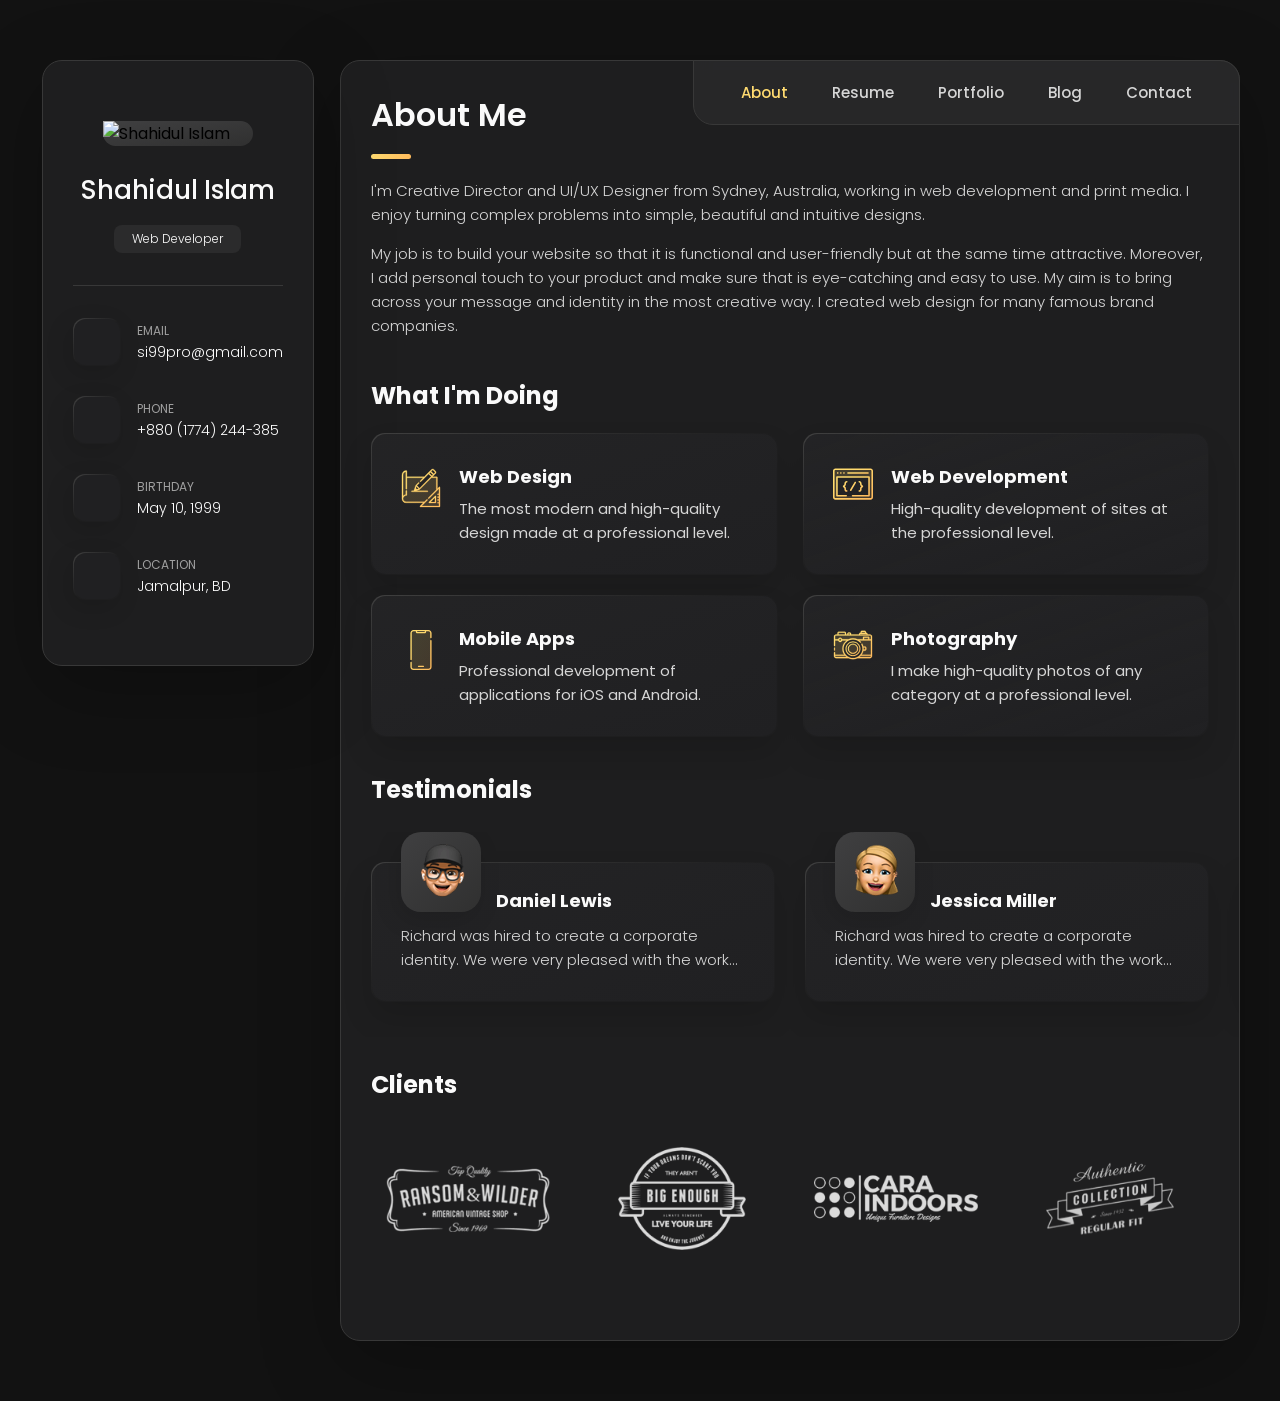
==== index.html @ 38760393 "Update index.html" ====
<!DOCTYPE html>
<html lang="en">

<head>
  <meta charset="UTF-8">
  <meta http-equiv="X-UA-Compatible" content="IE=edge">
  <meta name="viewport" content="width=device-width, initial-scale=1.0">
  <meta name="p:domain_verify" content="7091a7c7b1102ff6609f6f7cd9cd1ad7"/>
  <title>Shahidul Islam's Portfolio</title>

  <!--
    - favicon
  -->
  <link rel="shortcut icon" href="./assets/images/logo.png" type="image/x-icon">

  <!--
    - custom css link
  -->
  <link rel="stylesheet" href="./assets/css/style.css">

  <!--
    - google font link
  -->
  <link rel="preconnect" href="https://fonts.googleapis.com">
  <link rel="preconnect" href="https://fonts.gstatic.com" crossorigin>
  <link href="https://fonts.googleapis.com/css2?family=Poppins:wght@300;400;500;600&display=swap" rel="stylesheet">
</head>

<body>

  <!--
    - #MAIN
  -->

  <main>

    <!--
      - #SIDEBAR
    -->

    <aside class="sidebar" data-sidebar>

      <div class="sidebar-info">

        <figure class="avatar-box">
          <img src="./assets/images/my-avatar.png" alt="Shahidul Islam" width="80">
        </figure>

        <div class="info-content">
          <h1 class="name" title="Richard hanrick">Shahidul Islam</h1>

          <p class="title">Web Developer</p>
        </div>

        <button class="info_more-btn" data-sidebar-btn>
          <span>Show Contacts</span>

          <ion-icon name="chevron-down"></ion-icon>
        </button>

      </div>

      <div class="sidebar-info_more">

        <div class="separator"></div>

        <ul class="contacts-list">

          <li class="contact-item">

            <div class="icon-box">
              <ion-icon name="mail-outline"></ion-icon>
            </div>

            <div class="contact-info">
              <p class="contact-title">Email</p>

              <a href="mailto:si99pro@gmail.com" class="contact-link">si99pro@gmail.com</a>
            </div>

          </li>

          <li class="contact-item">

            <div class="icon-box">
              <ion-icon name="phone-portrait-outline"></ion-icon>
            </div>

            <div class="contact-info">
              <p class="contact-title">Phone</p>

              <a href="tel:+8801774244385" class="contact-link">+880 (1774) 244-385</a>
            </div>

          </li>

          <li class="contact-item">

            <div class="icon-box">
              <ion-icon name="calendar-outline"></ion-icon>
            </div>

            <div class="contact-info">
              <p class="contact-title">Birthday</p>

              <time datetime="1982-06-23">May 10, 1999</time>
            </div>

          </li>

          <li class="contact-item">

            <div class="icon-box">
              <ion-icon name="location-outline"></ion-icon>
            </div>

            <div class="contact-info">
              <p class="contact-title">Location</p>

              <address>Jamalpur, BD</address>
            </div>

          </li>

        </ul>

        <div class="separator"></div>

        <ul class="social-list">

          <li class="social-item">
            <a href="#" class="social-link">
              <ion-icon name="logo-facebook"></ion-icon>
            </a>
          </li>

          <li class="social-item">
            <a href="#" class="social-link">
              <ion-icon name="logo-twitter"></ion-icon>
            </a>
          </li>

          <li class="social-item">
            <a href="#" class="social-link">
              <ion-icon name="logo-instagram"></ion-icon>
            </a>
          </li>

        </ul>

      </div>

    </aside>





    <!--
      - #main-content
    -->

    <div class="main-content">

      <!--
        - #NAVBAR
      -->

      <nav class="navbar">

        <ul class="navbar-list">

          <li class="navbar-item">
            <button class="navbar-link  active" data-nav-link>About</button>
          </li>

          <li class="navbar-item">
            <button class="navbar-link" data-nav-link>Resume</button>
          </li>

          <li class="navbar-item">
            <button class="navbar-link" data-nav-link>Portfolio</button>
          </li>

          <li class="navbar-item">
            <button class="navbar-link" data-nav-link>Blog</button>
          </li>

          <li class="navbar-item">
            <button class="navbar-link" data-nav-link>Contact</button>
          </li>

        </ul>

      </nav>





      <!--
        - #ABOUT
      -->

      <article class="about  active" data-page="about">

        <header>
          <h2 class="h2 article-title">About me</h2>
        </header>

        <section class="about-text">
          <p>
            I'm Creative Director and UI/UX Designer from Sydney, Australia, working in web development and print media.
            I enjoy
            turning complex problems into simple, beautiful and intuitive designs.
          </p>

          <p>
            My job is to build your website so that it is functional and user-friendly but at the same time attractive.
            Moreover, I
            add personal touch to your product and make sure that is eye-catching and easy to use. My aim is to bring
            across your
            message and identity in the most creative way. I created web design for many famous brand companies.
          </p>
        </section>


        <!--
          - service
        -->

        <section class="service">

          <h3 class="h3 service-title">What i'm doing</h3>

          <ul class="service-list">

            <li class="service-item">

              <div class="service-icon-box">
                <img src="./assets/images/icon-design.svg
                " alt="design icon" width="40">
              </div>

              <div class="service-content-box">
                <h4 class="h4 service-item-title">Web design</h4>

                <p class="service-item-text">
                  The most modern and high-quality design made at a professional level.
                </p>
              </div>

            </li>

            <li class="service-item">

              <div class="service-icon-box">
                <img src="./assets/images/icon-dev.svg" alt="Web development icon" width="40">
              </div>

              <div class="service-content-box">
                <h4 class="h4 service-item-title">Web development</h4>

                <p class="service-item-text">
                  High-quality development of sites at the professional level.
                </p>
              </div>

            </li>

            <li class="service-item">

              <div class="service-icon-box">
                <img src="./assets/images/icon-app.svg" alt="mobile app icon" width="40">
              </div>

              <div class="service-content-box">
                <h4 class="h4 service-item-title">Mobile apps</h4>

                <p class="service-item-text">
                  Professional development of applications for iOS and Android.
                </p>
              </div>

            </li>

            <li class="service-item">

              <div class="service-icon-box">
                <img src="./assets/images/icon-photo.svg" alt="camera icon" width="40">
              </div>

              <div class="service-content-box">
                <h4 class="h4 service-item-title">Photography</h4>

                <p class="service-item-text">
                  I make high-quality photos of any category at a professional level.
                </p>
              </div>

            </li>

          </ul>

        </section>


        <!--
          - testimonials
        -->

        <section class="testimonials">

          <h3 class="h3 testimonials-title">Testimonials</h3>

          <ul class="testimonials-list has-scrollbar">

            <li class="testimonials-item">
              <div class="content-card" data-testimonials-item>

                <figure class="testimonials-avatar-box">
                  <img src="./assets/images/avatar-1.png" alt="Daniel lewis" width="60" data-testimonials-avatar>
                </figure>

                <h4 class="h4 testimonials-item-title" data-testimonials-title>Daniel lewis</h4>

                <div class="testimonials-text" data-testimonials-text>
                  <p>
                    Richard was hired to create a corporate identity. We were very pleased with the work done. She has a
                    lot of experience
                    and is very concerned about the needs of client. Lorem ipsum dolor sit amet, ullamcous cididt
                    consectetur adipiscing
                    elit, seds do et eiusmod tempor incididunt ut laborels dolore magnarels alia.
                  </p>
                </div>

              </div>
            </li>

            <li class="testimonials-item">
              <div class="content-card" data-testimonials-item>

                <figure class="testimonials-avatar-box">
                  <img src="./assets/images/avatar-2.png" alt="Jessica miller" width="60" data-testimonials-avatar>
                </figure>

                <h4 class="h4 testimonials-item-title" data-testimonials-title>Jessica miller</h4>

                <div class="testimonials-text" data-testimonials-text>
                  <p>
                    Richard was hired to create a corporate identity. We were very pleased with the work done. She has a
                    lot of experience
                    and is very concerned about the needs of client. Lorem ipsum dolor sit amet, ullamcous cididt
                    consectetur adipiscing
                    elit, seds do et eiusmod tempor incididunt ut laborels dolore magnarels alia.
                  </p>
                </div>

              </div>
            </li>

            <li class="testimonials-item">
              <div class="content-card" data-testimonials-item>

                <figure class="testimonials-avatar-box">
                  <img src="./assets/images/avatar-3.png" alt="Emily evans" width="60" data-testimonials-avatar>
                </figure>

                <h4 class="h4 testimonials-item-title" data-testimonials-title>Emily evans</h4>

                <div class="testimonials-text" data-testimonials-text>
                  <p>
                    Richard was hired to create a corporate identity. We were very pleased with the work done. She has a
                    lot of experience
                    and is very concerned about the needs of client. Lorem ipsum dolor sit amet, ullamcous cididt
                    consectetur adipiscing
                    elit, seds do et eiusmod tempor incididunt ut laborels dolore magnarels alia.
                  </p>
                </div>

              </div>
            </li>

            <li class="testimonials-item">
              <div class="content-card" data-testimonials-item>

                <figure class="testimonials-avatar-box">
                  <img src="./assets/images/avatar-4.png" alt="Henry william" width="60" data-testimonials-avatar>
                </figure>

                <h4 class="h4 testimonials-item-title" data-testimonials-title>Henry william</h4>

                <div class="testimonials-text" data-testimonials-text>
                  <p>
                    Richard was hired to create a corporate identity. We were very pleased with the work done. She has a
                    lot of experience
                    and is very concerned about the needs of client. Lorem ipsum dolor sit amet, ullamcous cididt
                    consectetur adipiscing
                    elit, seds do et eiusmod tempor incididunt ut laborels dolore magnarels alia.
                  </p>
                </div>

              </div>
            </li>

          </ul>

        </section>


        <!--
          - testimonials modal
        -->

        <div class="modal-container" data-modal-container>

          <div class="overlay" data-overlay></div>

          <section class="testimonials-modal">

            <button class="modal-close-btn" data-modal-close-btn>
              <ion-icon name="close-outline"></ion-icon>
            </button>

            <div class="modal-img-wrapper">
              <figure class="modal-avatar-box">
                <img src="./assets/images/avatar-1.png" alt="Daniel lewis" width="80" data-modal-img>
              </figure>

              <img src="./assets/images/icon-quote.svg" alt="quote icon">
            </div>

            <div class="modal-content">

              <h4 class="h3 modal-title" data-modal-title>Daniel lewis</h4>

              <time datetime="2021-06-14">14 June, 2021</time>

              <div data-modal-text>
                <p>
                  Richard was hired to create a corporate identity. We were very pleased with the work done. She has a
                  lot of experience
                  and is very concerned about the needs of client. Lorem ipsum dolor sit amet, ullamcous cididt
                  consectetur adipiscing
                  elit, seds do et eiusmod tempor incididunt ut laborels dolore magnarels alia.
                </p>
              </div>

            </div>

          </section>

        </div>


        <!--
          - clients
        -->

        <section class="clients">

          <h3 class="h3 clients-title">Clients</h3>

          <ul class="clients-list has-scrollbar">

            <li class="clients-item">
              <a href="#">
                <img src="./assets/images/logo-1-color.png" alt="client logo">
              </a>
            </li>

            <li class="clients-item">
              <a href="#">
                <img src="./assets/images/logo-2-color.png" alt="client logo">
              </a>
            </li>

            <li class="clients-item">
              <a href="#">
                <img src="./assets/images/logo-3-color.png" alt="client logo">
              </a>
            </li>

            <li class="clients-item">
              <a href="#">
                <img src="./assets/images/logo-4-color.png" alt="client logo">
              </a>
            </li>

            <li class="clients-item">
              <a href="#">
                <img src="./assets/images/logo-5-color.png" alt="client logo">
              </a>
            </li>

            <li class="clients-item">
              <a href="#">
                <img src="./assets/images/logo-6-color.png" alt="client logo">
              </a>
            </li>

          </ul>

        </section>

      </article>





      <!--
        - #RESUME
      -->

      <article class="resume" data-page="resume">

        <header>
          <h2 class="h2 article-title">Resume</h2>
        </header>

        <section class="timeline">

          <div class="title-wrapper">
            <div class="icon-box">
              <ion-icon name="book-outline"></ion-icon>
            </div>

            <h3 class="h3">Education</h3>
          </div>

          <ol class="timeline-list">

            <li class="timeline-item">

              <h4 class="h4 timeline-item-title">University school of the arts</h4>

              <span>2007 — 2008</span>

              <p class="timeline-text">
                Nemo enims ipsam voluptatem, blanditiis praesentium voluptum delenit atque corrupti, quos dolores et
                quas molestias
                exceptur.
              </p>

            </li>

            <li class="timeline-item">

              <h4 class="h4 timeline-item-title">New york academy of art</h4>

              <span>2006 — 2007</span>

              <p class="timeline-text">
                Ratione voluptatem sequi nesciunt, facere quisquams facere menda ossimus, omnis voluptas assumenda est
                omnis..
              </p>

            </li>

            <li class="timeline-item">

              <h4 class="h4 timeline-item-title">High school of art and design</h4>

              <span>2002 — 2004</span>

              <p class="timeline-text">
                Duis aute irure dolor in reprehenderit in voluptate, quila voluptas mag odit aut fugit, sed consequuntur
                magni dolores
                eos.
              </p>

            </li>

          </ol>

        </section>

        <section class="timeline">

          <div class="title-wrapper">
            <div class="icon-box">
              <ion-icon name="book-outline"></ion-icon>
            </div>

            <h3 class="h3">Experience</h3>
          </div>

          <ol class="timeline-list">

            <li class="timeline-item">

              <h4 class="h4 timeline-item-title">Creative director</h4>

              <span>2015 — Present</span>

              <p class="timeline-text">
                Nemo enim ipsam voluptatem blanditiis praesentium voluptum delenit atque corrupti, quos dolores et qvuas
                molestias
                exceptur.
              </p>

            </li>

            <li class="timeline-item">

              <h4 class="h4 timeline-item-title">Art director</h4>

              <span>2013 — 2015</span>

              <p class="timeline-text">
                Nemo enims ipsam voluptatem, blanditiis praesentium voluptum delenit atque corrupti, quos dolores et
                quas molestias
                exceptur.
              </p>

            </li>

            <li class="timeline-item">

              <h4 class="h4 timeline-item-title">Web designer</h4>

              <span>2010 — 2013</span>

              <p class="timeline-text">
                Nemo enims ipsam voluptatem, blanditiis praesentium voluptum delenit atque corrupti, quos dolores et
                quas molestias
                exceptur.
              </p>

            </li>

          </ol>

        </section>

        <section class="skill">

          <h3 class="h3 skills-title">My skills</h3>

          <ul class="skills-list content-card">

            <li class="skills-item">

              <div class="title-wrapper">
                <h5 class="h5">Web design</h5>
                <data value="80">80%</data>
              </div>

              <div class="skill-progress-bg">
                <div class="skill-progress-fill" style="width: 80%;"></div>
              </div>

            </li>

            <li class="skills-item">

              <div class="title-wrapper">
                <h5 class="h5">Graphic design</h5>
                <data value="70">70%</data>
              </div>

              <div class="skill-progress-bg">
                <div class="skill-progress-fill" style="width: 70%;"></div>
              </div>

            </li>

            <li class="skills-item">

              <div class="title-wrapper">
                <h5 class="h5">Branding</h5>
                <data value="90">90%</data>
              </div>

              <div class="skill-progress-bg">
                <div class="skill-progress-fill" style="width: 90%;"></div>
              </div>

            </li>

            <li class="skills-item">

              <div class="title-wrapper">
                <h5 class="h5">WordPress</h5>
                <data value="50">50%</data>
              </div>

              <div class="skill-progress-bg">
                <div class="skill-progress-fill" style="width: 50%;"></div>
              </div>

            </li>

          </ul>

        </section>

      </article>





      <!--
        - #PORTFOLIO
      -->

      <article class="portfolio" data-page="portfolio">

        <header>
          <h2 class="h2 article-title">Portfolio</h2>
        </header>

        <section class="projects">

          <ul class="filter-list">

            <li class="filter-item">
              <button class="active" data-filter-btn>All</button>
            </li>

            <li class="filter-item">
              <button data-filter-btn>Web design</button>
            </li>

            <li class="filter-item">
              <button data-filter-btn>Applications</button>
            </li>

            <li class="filter-item">
              <button data-filter-btn>Web development</button>
            </li>

          </ul>

          <div class="filter-select-box">

            <button class="filter-select" data-select>

              <div class="select-value" data-selecct-value>Select category</div>

              <div class="select-icon">
                <ion-icon name="chevron-down"></ion-icon>
              </div>

            </button>

            <ul class="select-list">

              <li class="select-item">
                <button data-select-item>All</button>
              </li>

              <li class="select-item">
                <button data-select-item>Web design</button>
              </li>

              <li class="select-item">
                <button data-select-item>Applications</button>
              </li>

              <li class="select-item">
                <button data-select-item>Web development</button>
              </li>

            </ul>

          </div>

          <ul class="project-list">

            <li class="project-item  active" data-filter-item data-category="web development">
              <a href="#">

                <figure class="project-img">
                  <div class="project-item-icon-box">
                    <ion-icon name="eye-outline"></ion-icon>
                  </div>

                  <img src="./assets/images/project-1.jpg" alt="finance" loading="lazy">
                </figure>

                <h3 class="project-title">Finance</h3>

                <p class="project-category">Web development</p>

              </a>
            </li>

            <li class="project-item  active" data-filter-item data-category="web development">
              <a href="#">

                <figure class="project-img">
                  <div class="project-item-icon-box">
                    <ion-icon name="eye-outline"></ion-icon>
                  </div>

                  <img src="./assets/images/project-2.png" alt="orizon" loading="lazy">
                </figure>

                <h3 class="project-title">Orizon</h3>

                <p class="project-category">Web development</p>

              </a>
            </li>

            <li class="project-item  active" data-filter-item data-category="web design">
              <a href="#">

                <figure class="project-img">
                  <div class="project-item-icon-box">
                    <ion-icon name="eye-outline"></ion-icon>
                  </div>

                  <img src="./assets/images/project-3.jpg" alt="fundo" loading="lazy">
                </figure>

                <h3 class="project-title">Fundo</h3>

                <p class="project-category">Web design</p>

              </a>
            </li>

            <li class="project-item  active" data-filter-item data-category="applications">
              <a href="#">

                <figure class="project-img">
                  <div class="project-item-icon-box">
                    <ion-icon name="eye-outline"></ion-icon>
                  </div>

                  <img src="./assets/images/project-4.png" alt="brawlhalla" loading="lazy">
                </figure>

                <h3 class="project-title">Brawlhalla</h3>

                <p class="project-category">Applications</p>

              </a>
            </li>

            <li class="project-item  active" data-filter-item data-category="web design">
              <a href="#">

                <figure class="project-img">
                  <div class="project-item-icon-box">
                    <ion-icon name="eye-outline"></ion-icon>
                  </div>

                  <img src="./assets/images/project-5.png" alt="dsm." loading="lazy">
                </figure>

                <h3 class="project-title">DSM.</h3>

                <p class="project-category">Web design</p>

              </a>
            </li>

            <li class="project-item  active" data-filter-item data-category="web design">
              <a href="#">

                <figure class="project-img">
                  <div class="project-item-icon-box">
                    <ion-icon name="eye-outline"></ion-icon>
                  </div>

                  <img src="./assets/images/project-6.png" alt="metaspark" loading="lazy">
                </figure>

                <h3 class="project-title">MetaSpark</h3>

                <p class="project-category">Web design</p>

              </a>
            </li>

            <li class="project-item  active" data-filter-item data-category="web development">
              <a href="#">

                <figure class="project-img">
                  <div class="project-item-icon-box">
                    <ion-icon name="eye-outline"></ion-icon>
                  </div>

                  <img src="./assets/images/project-7.png" alt="summary" loading="lazy">
                </figure>

                <h3 class="project-title">Summary</h3>

                <p class="project-category">Web development</p>

              </a>
            </li>

            <li class="project-item  active" data-filter-item data-category="applications">
              <a href="#">

                <figure class="project-img">
                  <div class="project-item-icon-box">
                    <ion-icon name="eye-outline"></ion-icon>
                  </div>

                  <img src="./assets/images/project-8.jpg" alt="task manager" loading="lazy">
                </figure>

                <h3 class="project-title">Task Manager</h3>

                <p class="project-category">Applications</p>

              </a>
            </li>

            <li class="project-item  active" data-filter-item data-category="web development">
              <a href="#">

                <figure class="project-img">
                  <div class="project-item-icon-box">
                    <ion-icon name="eye-outline"></ion-icon>
                  </div>

                  <img src="./assets/images/project-9.png" alt="arrival" loading="lazy">
                </figure>

                <h3 class="project-title">Arrival</h3>

                <p class="project-category">Web development</p>

              </a>
            </li>

          </ul>

        </section>

      </article>





      <!--
        - #BLOG
      -->

      <article class="blog" data-page="blog">

        <header>
          <h2 class="h2 article-title">Blog</h2>
        </header>

        <section class="blog-posts">

          <ul class="blog-posts-list">

            <li class="blog-post-item">
              <a href="#">

                <figure class="blog-banner-box">
                  <img src="./assets/images/blog-1.jpg" alt="Design conferences in 2022" loading="lazy">
                </figure>

                <div class="blog-content">

                  <div class="blog-meta">
                    <p class="blog-category">Design</p>

                    <span class="dot"></span>

                    <time datetime="2022-02-23">Fab 23, 2022</time>
                  </div>

                  <h3 class="h3 blog-item-title">Design conferences in 2022</h3>

                  <p class="blog-text">
                    Veritatis et quasi architecto beatae vitae dicta sunt, explicabo.
                  </p>

                </div>

              </a>
            </li>

            <li class="blog-post-item">
              <a href="#">

                <figure class="blog-banner-box">
                  <img src="./assets/images/blog-2.jpg" alt="Best fonts every designer" loading="lazy">
                </figure>

                <div class="blog-content">

                  <div class="blog-meta">
                    <p class="blog-category">Design</p>

                    <span class="dot"></span>

                    <time datetime="2022-02-23">Fab 23, 2022</time>
                  </div>

                  <h3 class="h3 blog-item-title">Best fonts every designer</h3>

                  <p class="blog-text">
                    Sed ut perspiciatis, nam libero tempore, cum soluta nobis est eligendi.
                  </p>

                </div>

              </a>
            </li>

            <li class="blog-post-item">
              <a href="#">

                <figure class="blog-banner-box">
                  <img src="./assets/images/blog-3.jpg" alt="Design digest #80" loading="lazy">
                </figure>

                <div class="blog-content">

                  <div class="blog-meta">
                    <p class="blog-category">Design</p>

                    <span class="dot"></span>

                    <time datetime="2022-02-23">Fab 23, 2022</time>
                  </div>

                  <h3 class="h3 blog-item-title">Design digest #80</h3>

                  <p class="blog-text">
                    Excepteur sint occaecat cupidatat no proident, quis nostrum exercitationem ullam corporis suscipit.
                  </p>

                </div>

              </a>
            </li>

            <li class="blog-post-item">
              <a href="#">

                <figure class="blog-banner-box">
                  <img src="./assets/images/blog-4.jpg" alt="UI interactions of the week" loading="lazy">
                </figure>

                <div class="blog-content">

                  <div class="blog-meta">
                    <p class="blog-category">Design</p>

                    <span class="dot"></span>

                    <time datetime="2022-02-23">Fab 23, 2022</time>
                  </div>

                  <h3 class="h3 blog-item-title">UI interactions of the week</h3>

                  <p class="blog-text">
                    Enim ad minim veniam, consectetur adipiscing elit, quis nostrud exercitation ullamco laboris nisi.
                  </p>

                </div>

              </a>
            </li>

            <li class="blog-post-item">
              <a href="#">

                <figure class="blog-banner-box">
                  <img src="./assets/images/blog-5.jpg" alt="The forgotten art of spacing" loading="lazy">
                </figure>

                <div class="blog-content">

                  <div class="blog-meta">
                    <p class="blog-category">Design</p>

                    <span class="dot"></span>

                    <time datetime="2022-02-23">Fab 23, 2022</time>
                  </div>

                  <h3 class="h3 blog-item-title">The forgotten art of spacing</h3>

                  <p class="blog-text">
                    Maxime placeat, sed do eiusmod tempor incididunt ut labore et dolore magna aliqua.
                  </p>

                </div>

              </a>
            </li>

            <li class="blog-post-item">
              <a href="#">

                <figure class="blog-banner-box">
                  <img src="./assets/images/blog-6.jpg" alt="Design digest #79" loading="lazy">
                </figure>

                <div class="blog-content">

                  <div class="blog-meta">
                    <p class="blog-category">Design</p>

                    <span class="dot"></span>

                    <time datetime="2022-02-23">Fab 23, 2022</time>
                  </div>

                  <h3 class="h3 blog-item-title">Design digest #79</h3>

                  <p class="blog-text">
                    Optio cumque nihil impedit uo minus quod maxime placeat, velit esse cillum.
                  </p>

                </div>

              </a>
            </li>

          </ul>

        </section>

      </article>





      <!--
        - #CONTACT
      -->

      <article class="contact" data-page="contact">

        <header>
          <h2 class="h2 article-title">Contact</h2>
        </header>

        <section class="mapbox" data-mapbox>
          <figure>
            <iframe
              src="https://www.google.com/maps/embed?pb=!1m18!1m12!1m3!1d199666.5651251294!2d-121.58334177520186!3d38.56165006739519!2m3!1f0!2f0!3f0!3m2!1i1024!2i768!4f13.1!3m3!1m2!1s0x809ac672b28397f9%3A0x921f6aaa74197fdb!2sSacramento%2C%20CA%2C%20USA!5e0!3m2!1sen!2sbd!4v1647608789441!5m2!1sen!2sbd"
              width="400" height="300" loading="lazy"></iframe>
          </figure>
        </section>

        <section class="contact-form">

          <h3 class="h3 form-title">Contact Form</h3>

          <form action="#" class="form" data-form>

            <div class="input-wrapper">
              <input type="text" name="fullname" class="form-input" placeholder="Full name" required data-form-input>

              <input type="email" name="email" class="form-input" placeholder="Email address" required data-form-input>
            </div>

            <textarea name="message" class="form-input" placeholder="Your Message" required data-form-input></textarea>

            <button class="form-btn" type="submit" disabled data-form-btn>
              <ion-icon name="paper-plane"></ion-icon>
              <span>Send Message</span>
            </button>

          </form>

        </section>

      </article>

    </div>

  </main>






  <!--
    - custom js link
  -->
  <script src="./assets/js/script.js"></script>

  <!--
    - ionicon link
  -->
  <script type="module" src="https://unpkg.com/ionicons@5.5.2/dist/ionicons/ionicons.esm.js"></script>
  <script nomodule src="https://unpkg.com/ionicons@5.5.2/dist/ionicons/ionicons.js"></script>

</body>

</html>
---- assets/css/style.css ----
/*-----------------------------------*\
  #style.css
\*-----------------------------------*/


/**
 * copyright 2022 @codewithsadee
 */





/*-----------------------------------*\
  #CUSTOM PROPERTY
\*-----------------------------------*/

:root {

  /**
   * colors
   */

  /* gradient */

  --bg-gradient-onyx: linear-gradient(
    to bottom right, 
    hsl(240, 1%, 25%) 3%, 
    hsl(0, 0%, 19%) 97%
  );
  --bg-gradient-jet: linear-gradient(
    to bottom right, 
    hsla(240, 1%, 18%, 0.251) 0%, 
    hsla(240, 2%, 11%, 0) 100%
  ), hsl(240, 2%, 13%);
  --bg-gradient-yellow-1: linear-gradient(
    to bottom right, 
    hsl(45, 100%, 71%) 0%, 
    hsla(36, 100%, 69%, 0) 50%
  );
  --bg-gradient-yellow-2: linear-gradient(
    135deg, 
    hsla(45, 100%, 71%, 0.251) 0%, 
    hsla(35, 100%, 68%, 0) 59.86%
  ), hsl(240, 2%, 13%);
  --border-gradient-onyx: linear-gradient(
    to bottom right, 
    hsl(0, 0%, 25%) 0%, 
    hsla(0, 0%, 25%, 0) 50%
  );
  --text-gradient-yellow: linear-gradient(
    to right, 
    hsl(45, 100%, 72%), 
    hsl(35, 100%, 68%)
  );

  /* solid */

  --jet: hsl(0, 0%, 22%);
  --onyx: hsl(240, 1%, 17%);
  --eerie-black-1: hsl(240, 2%, 13%);
  --eerie-black-2: hsl(240, 2%, 12%);
  --smoky-black: hsl(0, 0%, 7%);
  --white-1: hsl(0, 0%, 100%);
  --white-2: hsl(0, 0%, 98%);
  --orange-yellow-crayola: hsl(45, 100%, 72%);
  --vegas-gold: hsl(45, 54%, 58%);
  --light-gray: hsl(0, 0%, 84%);
  --light-gray-70: hsla(0, 0%, 84%, 0.7);
  --bittersweet-shimmer: hsl(0, 43%, 51%);

  /**
   * typography
   */

  /* font-family */
  --ff-poppins: 'Poppins', sans-serif;

  /* font-size */
  --fs-1: 24px;
  --fs-2: 18px;
  --fs-3: 17px;
  --fs-4: 16px;
  --fs-5: 15px;
  --fs-6: 14px;
  --fs-7: 13px;
  --fs-8: 11px;

  /* font-weight */
  --fw-300: 300;
  --fw-400: 400;
  --fw-500: 500;
  --fw-600: 600;

  /**
   * shadow
   */
  
  --shadow-1: -4px 8px 24px hsla(0, 0%, 0%, 0.25);
  --shadow-2: 0 16px 30px hsla(0, 0%, 0%, 0.25);
  --shadow-3: 0 16px 40px hsla(0, 0%, 0%, 0.25);
  --shadow-4: 0 25px 50px hsla(0, 0%, 0%, 0.15);
  --shadow-5: 0 24px 80px hsla(0, 0%, 0%, 0.25);

  /**
   * transition
   */

  --transition-1: 0.25s ease;
  --transition-2: 0.5s ease-in-out;

}





/*-----------------------------------*\
  #RESET
\*-----------------------------------*/

*, *::before, *::after {
  margin: 0;
  padding: 0;
  box-sizing: border-box;
}

a { text-decoration: none; }

li { list-style: none; }

img, ion-icon, a, button, time, span { display: block; }

button {
  font: inherit;
  background: none;
  border: none;
  text-align: left;
  cursor: pointer;
}

input, textarea {
  display: block;
  width: 100%;
  background: none;
  font: inherit;
}

::selection {
  background: var(--orange-yellow-crayola);
  color: var(--smoky-black);
}

:focus { outline-color: var(--orange-yellow-crayola); }

html { font-family: var(--ff-poppins); }

body { background: var(--smoky-black); }





/*-----------------------------------*\
  #REUSED STYLE
\*-----------------------------------*/

.sidebar,
article {
  background: var(--eerie-black-2);
  border: 1px solid var(--jet);
  border-radius: 20px;
  padding: 15px;
  box-shadow: var(--shadow-1);
  z-index: 1;
}

.separator {
  width: 100%;
  height: 1px;
  background: var(--jet);
  margin: 16px 0;
}

.icon-box {
  position: relative;
  background: var(--border-gradient-onyx);
  width: 30px;
  height: 30px;
  border-radius: 8px;
  display: flex;
  justify-content: center;
  align-items: center;
  font-size: 16px;
  color: var(--orange-yellow-crayola);
  box-shadow: var(--shadow-1);
  z-index: 1;
}

.icon-box::before {
  content: "";
  position: absolute;
  inset: 1px;
  background: var(--eerie-black-1);
  border-radius: inherit;
  z-index: -1;
}

.icon-box ion-icon { --ionicon-stroke-width: 35px; }

article { display: none; }

article.active {
  display: block;
  animation: fade 0.5s ease backwards;
}

@keyframes fade {
  0% { opacity: 0; }
  100% { opacity: 1; }
}

.h2,
.h3,
.h4,
.h5 {
  color: var(--white-2);
  text-transform: capitalize;
}

.h2 { font-size: var(--fs-1); }

.h3 { font-size: var(--fs-2); }

.h4 { font-size: var(--fs-4); }

.h5 {
  font-size: var(--fs-7);
  font-weight: var(--fw-500);
}

.article-title {
  position: relative;
  padding-bottom: 7px;
}

.article-title::after {
  content: "";
  position: absolute;
  bottom: 0;
  left: 0;
  width: 30px;
  height: 3px;
  background: var(--text-gradient-yellow);
  border-radius: 3px;
}

.has-scrollbar::-webkit-scrollbar {
  width: 5px; /* for vertical scrollbar */
  height: 5px; /* for horizontal scrollbar */
}

.has-scrollbar::-webkit-scrollbar-track {
  background: var(--onyx);
  border-radius: 5px;
}

.has-scrollbar::-webkit-scrollbar-thumb {
  background: var(--orange-yellow-crayola);
  border-radius: 5px;
}

.has-scrollbar::-webkit-scrollbar-button { width: 20px; }

.content-card {
  position: relative;
  background: var(--border-gradient-onyx);
  padding: 15px;
  padding-top: 45px;
  border-radius: 14px;
  box-shadow: var(--shadow-2);
  cursor: pointer;
  z-index: 1;
}

.content-card::before {
  content: "";
  position: absolute;
  inset: 1px;
  background: var(--bg-gradient-jet);
  border-radius: inherit;
  z-index: -1;
}





/*-----------------------------------*\
  #MAIN
\*-----------------------------------*/

main {
  margin: 15px 12px;
  margin-bottom: 75px;
  min-width: 259px;
}





/*-----------------------------------*\
  #SIDEBAR
\*-----------------------------------*/

.sidebar {
  margin-bottom: 15px;
  max-height: 112px;
  overflow: hidden;
  transition: var(--transition-2);
}

.sidebar.active { max-height: 405px; }

.sidebar-info {
  position: relative;
  display: flex;
  justify-content: flex-start;
  align-items: center;
  gap: 15px;
}

.avatar-box {
  background: var(--bg-gradient-onyx);
  border-radius: 20px;
}

.info-content .name {
  color: var(--white-2);
  font-size: var(--fs-3);
  font-weight: var(--fw-500);
  letter-spacing: -0.25px;
  margin-bottom: 10px;
}

.info-content .title {
  color: var(--white-1);
  background: var(--onyx);
  font-size: var(--fs-8);
  font-weight: var(--fw-300);
  width: max-content;
  padding: 3px 12px;
  border-radius: 8px;
}

.info_more-btn {
  position: absolute;
  top: -15px;
  right: -15px;
  border-radius: 0 15px;
  font-size: 13px;
  color: var(--orange-yellow-crayola);
  background: var(--border-gradient-onyx);
  padding: 10px;
  box-shadow: var(--shadow-2);
  transition: var(--transition-1);
  z-index: 1;
}

.info_more-btn::before {
  content: "";
  position: absolute;
  inset: 1px;
  border-radius: inherit;
  background: var(--bg-gradient-jet);
  transition: var(--transition-1);
  z-index: -1;
}

.info_more-btn:hover,
.info_more-btn:focus { background: var(--bg-gradient-yellow-1); }

.info_more-btn:hover::before,
.info_more-btn:focus::before { background: var(--bg-gradient-yellow-2); }

.info_more-btn span { display: none; }

.sidebar-info_more {
  opacity: 0;
  visibility: hidden;
  transition: var(--transition-2);
}

.sidebar.active .sidebar-info_more {
  opacity: 1;
  visibility: visible;
}

.contacts-list {
  display: grid;
  grid-template-columns: 1fr;
  gap: 16px;
}

.contact-item {
  min-width: 100%;
  display: flex;
  align-items: center;
  gap: 16px;
}

.contact-info {
  max-width: calc(100% - 46px);
  width: calc(100% - 46px);
}

.contact-title {
  color: var(--light-gray-70);
  font-size: var(--fs-8);
  text-transform: uppercase;
  margin-bottom: 2px;
}

.contact-info :is(.contact-link, time, address) {
  color: var(--white-2);
  font-size: var(--fs-7);
}

.contact-info address { font-style: normal; }

.social-list {
  display: flex;
  justify-content: flex-start;
  align-items: center;
  gap: 15px;
  padding-bottom: 4px;
  padding-left: 7px;
}

.social-item .social-link {
  color: var(--light-gray-70);
  font-size: 18px;
}


.social-item .social-link:hover { color: var(--light-gray); }





/*-----------------------------------*\
  #NAVBAR
\*-----------------------------------*/

.navbar {
  position: fixed;
  bottom: 0;
  left: 0;
  width: 100%;
  background: hsla(240, 1%, 17%, 0.75);
  backdrop-filter: blur(10px);
  border: 1px solid var(--jet);
  border-radius: 12px 12px 0 0;
  box-shadow: var(--shadow-2);
  z-index: 5;
}

.navbar-list {
  display: flex;
  flex-wrap: wrap;
  justify-content: center;
  align-items: center;
  padding: 0 10px;
}

.navbar-link {
  color: var(--light-gray);
  font-size: var(--fs-8);
  padding: 20px 7px;
  transition: color var(--transition-1);
}

.navbar-link:hover,
.navbar-link:focus { color: var(--light-gray-70); }

.navbar-link.active { color: var(--orange-yellow-crayola); }





/*-----------------------------------*\
  #ABOUT
\*-----------------------------------*/

.about .article-title { margin-bottom: 15px; }

.about-text {
  color: var(--light-gray);
  font-size: var(--fs-6);
  font-weight: var(--fw-300);
  line-height: 1.6;
}

.about-text p { margin-bottom: 15px; }



/**
 * #service 
 */

.service { margin-bottom: 35px; }

.service-title { margin-bottom: 20px; }

.service-list {
  display: grid;
  grid-template-columns: 1fr;
  gap: 20px;
}

.service-item {
  position: relative;
  background: var(--border-gradient-onyx);
  padding: 20px;
  border-radius: 14px;
  box-shadow: var(--shadow-2);
  z-index: 1;
}

.service-item::before {
  content: "";
  position: absolute;
  inset: 1px;
  background: var(--bg-gradient-jet);
  border-radius: inherit;
  z-index: -1;
}

.service-icon-box { margin-bottom: 10px; }

.service-icon-box img { margin: auto; }

.service-content-box { text-align: center; }

.service-item-title { margin-bottom: 7px; }

.service-item-text {
  color: var(--light-gray);
  font-size: var(--fs-6);
  font-weight: var(--fw-3);
  line-height: 1.6;
}


/**
 * #testimonials 
 */

.testimonials { margin-bottom: 30px; }

.testimonials-title { margin-bottom: 20px; }

.testimonials-list {
  display: flex;
  justify-content: flex-start;
  align-items: flex-start;
  gap: 15px;
  margin: 0 -15px;
  padding: 25px 15px;
  padding-bottom: 35px;
  overflow-x: auto;
  scroll-behavior: smooth;
  overscroll-behavior-inline: contain;
  scroll-snap-type: inline mandatory;
}

.testimonials-item {
  min-width: 100%;
  scroll-snap-align: center;
}

.testimonials-avatar-box {
  position: absolute;
  top: 0;
  left: 0;
  transform: translate(15px, -25px);
  background: var(--bg-gradient-onyx);
  border-radius: 14px;
  box-shadow: var(--shadow-1);
}

.testimonials-item-title { margin-bottom: 7px; }

.testimonials-text {
  color: var(--light-gray);
  font-size: var(--fs-6);
  font-weight: var(--fw-300);
  line-height: 1.6;
  display: -webkit-box;
  line-clamp: 4;
  -webkit-line-clamp: 4;
  -webkit-box-orient: vertical;
  overflow: hidden;
}


/**
 * #testimonials-modal
 */

.modal-container {
  position: fixed;
  top: 0;
  left: 0;
  width: 100%;
  height: 100%;
  display: flex;
  justify-content: center;
  align-items: center;
  overflow-y: auto;
  overscroll-behavior: contain;
  z-index: 20;
  pointer-events: none;
  visibility: hidden;
}

.modal-container::-webkit-scrollbar { display: none; }

.modal-container.active {
  pointer-events: all;
  visibility: visible;
}

.overlay {
  position: fixed;
  top: 0;
  left: 0;
  width: 100%;
  height: 100vh;
  background: hsl(0, 0%, 5%);
  opacity: 0;
  visibility: hidden;
  pointer-events: none;
  z-index: 1;
  transition: var(--transition-1);
}

.overlay.active {
  opacity: 0.8;
  visibility: visible;
  pointer-events: all;
}

.testimonials-modal {
  background: var(--eerie-black-2);
  position: relative;
  padding: 15px;
  margin: 15px 12px;
  border: 1px solid var(--jet);
  border-radius: 14px;
  box-shadow: var(--shadow-5);
  transform: scale(1.2);
  opacity: 0;
  transition: var(--transition-1);
  z-index: 2;
}

.modal-container.active .testimonials-modal {
  transform: scale(1);
  opacity: 1;
}

.modal-close-btn {
  position: absolute;
  top: 15px;
  right: 15px;
  background: var(--onyx);
  border-radius: 8px;
  width: 32px;
  height: 32px;
  display: flex;
  justify-content: center;
  align-items: center;
  color: var(--white-2);
  font-size: 18px;
  opacity: 0.7;
}

.modal-close-btn:hover,
.modal-close-btn:focus { opacity: 1; }

.modal-close-btn ion-icon { --ionicon-stroke-width: 50px; }

.modal-avatar-box {
  background: var(--bg-gradient-onyx);
  width: max-content;
  border-radius: 14px;
  margin-bottom: 15px;
  box-shadow: var(--shadow-2);
}

.modal-img-wrapper > img { display: none; }

.modal-title { margin-bottom: 4px; }

.modal-content time {
  font-size: var(--fs-6);
  color: var(--light-gray-70);
  font-weight: var(--fw-300);
  margin-bottom: 10px;
}

.modal-content p {
  color: var(--light-gray);
  font-size: var(--fs-6);
  font-weight: var(--fw-300);
  line-height: 1.6;
}


/**
 * #clients 
 */

.clients { margin-bottom: 15px; }

.clients-list {
  display: flex;
  justify-content: flex-start;
  align-items: flex-start;
  gap: 15px;
  margin: 0 -15px;
  padding: 25px;
  padding-bottom: 25px;
  overflow-x: auto;
  scroll-behavior: smooth;
  overscroll-behavior-inline: contain;
  scroll-snap-type: inline mandatory;
  scroll-padding-inline: 25px;
}

.clients-item {
  min-width: 50%;
  scroll-snap-align: start;
}

.clients-item img {
  width: 100%;
  filter: grayscale(1);
  transition: var(--transition-1);
}

.clients-item img:hover { filter: grayscale(0); }





/*-----------------------------------*\
  #RESUME
\*-----------------------------------*/

.article-title { margin-bottom: 30px; }


/**
 * education and experience 
 */

.timeline { margin-bottom: 30px; }

.timeline .title-wrapper {
  display: flex;
  align-items: center;
  gap: 15px;
  margin-bottom: 25px;
}

.timeline-list {
  font-size: var(--fs-6);
  margin-left: 45px;
}

.timeline-item { position: relative; }

.timeline-item:not(:last-child) { margin-bottom: 20px; }

.timeline-item-title {
  font-size: var(--fs-6);
  line-height: 1.3;
  margin-bottom: 7px;
}

.timeline-list span {
  color: var(--vegas-gold);
  font-weight: var(--fw-400);
  line-height: 1.6;
}

.timeline-item:not(:last-child)::before {
  content: "";
  position: absolute;
  top: -25px;
  left: -30px;
  width: 1px;
  height: calc(100% + 50px);
  background: var(--jet);
}

.timeline-item::after {
  content: "";
  position: absolute;
  top: 5px;
  left: -33px;
  height: 6px;
  width: 6px;
  background: var(--text-gradient-yellow);
  border-radius: 50%;
  box-shadow: 0 0 0 4px var(--jet);
}

.timeline-text {
  color: var(--light-gray);
  font-weight: var(--fw-300);
  line-height: 1.6;
}


/**
 * skills 
 */

.skills-title { margin-bottom: 20px; }

.skills-list { padding: 20px; }


.skills-item:not(:last-child) { margin-bottom: 15px; }

.skill .title-wrapper {
  display: flex;
  align-items: center;
  gap: 5px;
  margin-bottom: 8px;
}

.skill .title-wrapper data {
  color: var(--light-gray);
  font-size: var(--fs-7);
  font-weight: var(--fw-300);
}

.skill-progress-bg {
  background: var(--jet);
  width: 100%;
  height: 8px;
  border-radius: 10px;
}

.skill-progress-fill {
  background: var(--text-gradient-yellow);
  height: 100%;
  border-radius: inherit;
}





/*-----------------------------------*\
  #PORTFOLIO
\*-----------------------------------*/

.filter-list { display: none; }

.filter-select-box {
  position: relative;
  margin-bottom: 25px;
}

.filter-select {
  background: var(--eerie-black-2);
  color: var(--light-gray);
  display: flex;
  justify-content: space-between;
  align-items: center;
  width: 100%;
  padding: 12px 16px;
  border: 1px solid var(--jet);
  border-radius: 14px;
  font-size: var(--fs-6);
  font-weight: var(--fw-300);
}

.filter-select.active .select-icon { transform: rotate(0.5turn); }

.select-list {
  background: var(--eerie-black-2);
  position: absolute;
  top: calc(100% + 6px);
  width: 100%;
  padding: 6px;
  border: 1px solid var(--jet);
  border-radius: 14px;
  z-index: 2;
  opacity: 0;
  visibility: hidden;
  pointer-events: none;
  transition: 0.15s ease-in-out;
}

.filter-select.active + .select-list {
  opacity: 1;
  visibility: visible;
  pointer-events: all;
}

.select-item button {
  background: var(--eerie-black-2);
  color: var(--light-gray);
  font-size: var(--fs-6);
  font-weight: var(--fw-300);
  text-transform: capitalize;
  width: 100%;
  padding: 8px 10px;
  border-radius: 8px;
}

.select-item button:hover { --eerie-black-2: hsl(240, 2%, 20%); }

.project-list {
  display: grid;
  grid-template-columns: 1fr;
  gap: 30px;
  margin-bottom: 10px;
}

.project-item { display: none; }

.project-item.active {
  display: block;
  animation: scaleUp 0.25s ease forwards;
}

@keyframes scaleUp {
  0% { transform: scale(0.5); }
  100% { transform: scale(1); }
}

.project-item > a { width: 100%; }

.project-img {
  position: relative;
  width: 100%;
  height: 200px;
  border-radius: 16px;
  overflow: hidden;
  margin-bottom: 15px;
}

.project-img::before {
  content: "";
  position: absolute;
  top: 0;
  left: 0;
  width: 100%;
  height: 100%;
  background: transparent;
  z-index: 1;
  transition: var(--transition-1);
}

.project-item > a:hover .project-img::before { background: hsla(0, 0%, 0%, 0.5); }

.project-item-icon-box {
  --scale: 0.8;

  background: var(--jet);
  color: var(--orange-yellow-crayola);
  position: absolute;
  top: 50%;
  left: 50%;
  transform: translate(-50%, -50%) scale(var(--scale));
  font-size: 20px;
  padding: 18px;
  border-radius: 12px;
  opacity: 0;
  z-index: 1;
  transition: var(--transition-1);
}

.project-item > a:hover .project-item-icon-box {
  --scale: 1;
  opacity: 1;
}

.project-item-icon-box ion-icon { --ionicon-stroke-width: 50px; }

.project-img img {
  width: 100%;
  height: 100%;
  object-fit: cover;
  transition: var(--transition-1);
}

.project-item > a:hover img { transform: scale(1.1); }

.project-title,
.project-category { margin-left: 10px; }

.project-title {
  color: var(--white-2);
  font-size: var(--fs-5);
  font-weight: var(--fw-400);
  text-transform: capitalize;
  line-height: 1.3;
}

.project-category {
  color: var(--light-gray-70);
  font-size: var(--fs-6);
  font-weight: var(--fw-300);
}





/*-----------------------------------*\
  #BLOG
\*-----------------------------------*/

.blog-posts { margin-bottom: 10px; }

.blog-posts-list {
  display: grid;
  grid-template-columns: 1fr;
  gap: 20px;
}

.blog-post-item > a {
  position: relative;
  background: var(--border-gradient-onyx);
  height: 100%;
  box-shadow: var(--shadow-4);
  border-radius: 16px;
  z-index: 1;
}

.blog-post-item > a::before {
  content: "";
  position: absolute;
  inset: 1px;
  border-radius: inherit;
  background: var(--eerie-black-1);
  z-index: -1;
}

.blog-banner-box {
  width: 100%;
  height: 200px;
  border-radius: 12px;
  overflow: hidden;
}

.blog-banner-box img {
  width: 100%;
  height: 100%;
  object-fit: cover;
  transition: var(--transition-1);
}

.blog-post-item > a:hover .blog-banner-box img { transform: scale(1.1); }

.blog-content { padding: 15px; }

.blog-meta {
  display: flex;
  justify-content: flex-start;
  align-items: center;
  gap: 7px;
  margin-bottom: 10px;
}

.blog-meta :is(.blog-category, time) {
  color: var(--light-gray-70);
  font-size: var(--fs-6);
  font-weight: var(--fw-300);
}

.blog-meta .dot {
  background: var(--light-gray-70);
  width: 4px;
  height: 4px;
  border-radius: 4px;
}

.blog-item-title {
  margin-bottom: 10px;
  line-height: 1.3;
  transition: var(--transition-1);
}

.blog-post-item > a:hover .blog-item-title { color: var(--orange-yellow-crayola); }

.blog-text {
  color: var(--light-gray);
  font-size: var(--fs-6);
  font-weight: var(--fw-300);
  line-height: 1.6;
}





/*-----------------------------------*\
  #CONTACT
\*-----------------------------------*/

.mapbox {
  position: relative;
  height: 250px;
  width: 100%;
  border-radius: 16px;
  margin-bottom: 30px;
  border: 1px solid var(--jet);
  overflow: hidden;
}

.mapbox figure { height: 100%; }

.mapbox iframe {
  width: 100%;
  height: 100%;
  border: none;
  filter: grayscale(1) invert(1);
}

.contact-form { margin-bottom: 10px; }

.form-title { margin-bottom: 20px; }

.input-wrapper {
  display: grid;
  grid-template-columns: 1fr;
  gap: 25px;
  margin-bottom: 25px;
}

.form-input {
  color: var(--white-2);
  font-size: var(--fs-6);
  font-weight: var(--fw-400);
  padding: 13px 20px;
  border: 1px solid var(--jet);
  border-radius: 14px;
  outline: none;
}

.form-input::placeholder { font-weight: var(--fw-500); }

.form-input:focus { border-color: var(--orange-yellow-crayola); }

textarea.form-input {
  min-height: 100px;
  height: 120px;
  max-height: 200px;
  resize: vertical;
  margin-bottom: 25px;
}

textarea.form-input::-webkit-resizer { display: none; }

.form-input:focus:invalid { border-color: var(--bittersweet-shimmer); }

.form-btn {
  position: relative;
  width: 100%;
  background: var(--border-gradient-onyx);
  color: var(--orange-yellow-crayola);
  display: flex;
  justify-content: center;
  align-items: center;
  gap: 10px;
  padding: 13px 20px;
  border-radius: 14px;
  font-size: var(--fs-6);
  text-transform: capitalize;
  box-shadow: var(--shadow-3);
  z-index: 1;
  transition: var(--transition-1);
}

.form-btn::before {
  content: "";
  position: absolute;
  inset: 1px;
  background: var(--bg-gradient-jet);
  border-radius: inherit;
  z-index: -1;
  transition: var(--transition-1);
}

.form-btn ion-icon { font-size: 16px; }

.form-btn:hover { background: var(--bg-gradient-yellow-1); }

.form-btn:hover::before { background: var(--bg-gradient-yellow-2); }

.form-btn:disabled {
  opacity: 0.7;
  cursor: not-allowed;
}

.form-btn:disabled:hover { background: var(--border-gradient-onyx); }

.form-btn:disabled:hover::before { background: var(--bg-gradient-jet); }





/*-----------------------------------*\
  #RESPONSIVE
\*-----------------------------------*/

/**
 * responsive larger than 450px screen
 */

@media (min-width: 450px) {

  /**
   * client
   */

  .clients-item { min-width: calc(33.33% - 10px); }



  /**
   * #PORTFOLIO, BLOG 
   */

  .project-img,
  .blog-banner-box { height: auto; }

}





/**
 * responsive larger than 580px screen
 */

@media (min-width: 580px) {

  /**
   * CUSTOM PROPERTY
   */

  :root {

    /**
     * typography
     */

    --fs-1: 32px;
    --fs-2: 24px;
    --fs-3: 26px;
    --fs-4: 18px;
    --fs-6: 15px;
    --fs-7: 15px;
    --fs-8: 12px;

  }



  /**
   * #REUSED STYLE
   */

  .sidebar, article {
    width: 520px;
    margin-inline: auto;
    padding: 30px;
  }

  .article-title {
    font-weight: var(--fw-600);
    padding-bottom: 15px;
  }

  .article-title::after {
    width: 40px;
    height: 5px;
  }

  .icon-box {
    width: 48px;
    height: 48px;
    border-radius: 12px;
    font-size: 18px;
  }



  /**
   * #MAIN
   */

  main {
    margin-top: 60px;
    margin-bottom: 100px;
  }



  /**
   * #SIDEBAR
   */

  .sidebar {
    max-height: 180px;
    margin-bottom: 30px;
  }

  .sidebar.active { max-height: 584px; }

  .sidebar-info { gap: 25px; }

  .avatar-box { border-radius: 30px; }

  .avatar-box img { width: 120px; }

  .info-content .name { margin-bottom: 15px; }

  .info-content .title { padding: 5px 18px; }

  .info_more-btn {
    top: -30px;
    right: -30px;
    padding: 10px 15px;
  }

  .info_more-btn span {
    display: block;
    font-size: var(--fs-8);
  }

  .info_more-btn ion-icon { display: none; }

  .separator { margin: 32px 0; }

  .contacts-list { gap: 20px; }

  .contact-info {
    max-width: calc(100% - 64px);
    width: calc(100% - 64px);
  }



  /**
   * #NAVBAR
   */

  .navbar { border-radius: 20px 20px 0 0; }

  .navbar-list { gap: 20px; }

  .navbar-link { --fs-8: 14px; }



  /**
   * #ABOUT
   */

  .about .article-title { margin-bottom: 20px; }

  .about-text { margin-bottom: 40px; }

  /* service */

  .service-item {
    display: flex;
    justify-content: flex-start;
    align-items: flex-start;
    gap: 18px;
    padding: 30px;
  }

  .service-icon-box {
    margin-bottom: 0;
    margin-top: 5px;
  }

  .service-content-box { text-align: left; }

  /* testimonials */

  .testimonials-title { margin-bottom: 25px; }

  .testimonials-list {
    gap: 30px;
    margin: 0 -30px;
    padding: 30px;
    padding-bottom: 35px;
  }

  .content-card {
    padding: 30px;
    padding-top: 25px;
  }

  .testimonials-avatar-box {
    transform: translate(30px, -30px);
    border-radius: 20px;
  }

  .testimonials-avatar-box img { width: 80px; }

  .testimonials-item-title {
    margin-bottom: 10px;
    margin-left: 95px;
  }

  .testimonials-text {
    line-clamp: 2;
    -webkit-line-clamp: 2;
  }

  /* testimonials modal */

  .modal-container { padding: 20px; }

  .testimonials-modal {
    display: flex;
    justify-content: flex-start;
    align-items: stretch;
    gap: 25px;
    padding: 30px;
    border-radius: 20px;
  }

  .modal-img-wrapper {
    display: flex;
    flex-direction: column;
    align-items: center;
  }

  .modal-avatar-box {
    border-radius: 18px;
    margin-bottom: 0;
  }

  .modal-avatar-box img { width: 65px; }

  .modal-img-wrapper > img {
    display: block;
    flex-grow: 1;
    width: 35px;
  }

  /* clients */

  .clients-list {
    gap: 50px;
    margin: 0 -30px;
    padding: 45px;
    scroll-padding-inline: 45px;
  }

  .clients-item { min-width: calc(33.33% - 35px); }



  /**
   * #RESUME
   */

  .timeline-list { margin-left: 65px; }

  .timeline-item:not(:last-child)::before { left: -40px; }

  .timeline-item::after {
    height: 8px;
    width: 8px;
    left: -43px;
  }

  .skills-item:not(:last-child) { margin-bottom: 25px; }



  /**
   * #PORTFOLIO, BLOG
   */

  .project-img, .blog-banner-box { border-radius: 16px; }

  .blog-posts-list { gap: 30px; }

  .blog-content { padding: 25px; }



  /**
   * #CONTACT
   */

  .mapbox {
    height: 380px;
    border-radius: 18px;
  }

  .input-wrapper {
    gap: 30px;
    margin-bottom: 30px;
  }

  .form-input { padding: 15px 20px; }

  textarea.form-input { margin-bottom: 30px; }

  .form-btn {
    --fs-6: 16px;
    padding: 16px 20px;
  }

  .form-btn ion-icon { font-size: 18px; }

}





/**
 * responsive larger than 768px screen
 */

@media (min-width: 768px) {

  /**
   * REUSED STYLE
   */

  .sidebar, article { width: 700px; }

  .has-scrollbar::-webkit-scrollbar-button { width: 100px; }



  /**
   * SIDEBAR
   */

  .contacts-list {
    grid-template-columns: 1fr 1fr;
    gap: 30px 15px;
  }



  /**
   * NAVBAR
   */

  .navbar-link { --fs-8: 15px; }



  /**
   * ABOUT
   */

  /* testimonials modal */

  .testimonials-modal {
    gap: 35px;
    max-width: 680px;
  }

  .modal-avatar-box img { width: 80px; }



  /**
   * PORTFOLIO
   */

  .article-title { padding-bottom: 20px; }

  .filter-select-box { display: none; }

  .filter-list {
    display: flex;
    justify-content: flex-start;
    align-items: center;
    gap: 25px;
    padding-left: 5px;
    margin-bottom: 30px;
  }

  .filter-item button {
    color: var(--light-gray);
    font-size: var(--fs-5);
    transition: var(--transition-1);
  }

  .filter-item button:hover { color: var(--light-gray-70); }

  .filter-item button.active { color: var(--orange-yellow-crayola); }

  /* portfolio and blog grid */

  .project-list, .blog-posts-list { grid-template-columns: 1fr 1fr; }



  /**
   * CONTACT
   */

  .input-wrapper { grid-template-columns: 1fr 1fr; }

  .form-btn {
    width: max-content;
    margin-left: auto;
  }
  
}





/**
 * responsive larger than 1024px screen
 */

@media (min-width: 1024px) {

  /**
   * CUSTOM PROPERTY
   */

  :root {

    /**
    * shadow
    */

    --shadow-1: -4px 8px 24px hsla(0, 0%, 0%, 0.125);
    --shadow-2: 0 16px 30px hsla(0, 0%, 0%, 0.125);
    --shadow-3: 0 16px 40px hsla(0, 0%, 0%, 0.125);

  }



  /**
   * REUSED STYLE
   */

  .sidebar, article {
    width: 950px;
    box-shadow: var(--shadow-5);
  }



  /**
   * MAIN 
   */

  main { margin-bottom: 60px; }

  .main-content {
    position: relative;
    width: max-content;
    margin: auto;
  }



  /**
   * NAVBAR
   */

  .navbar {
    position: absolute;
    bottom: auto;
    top: 0;
    left: auto;
    right: 0;
    width: max-content;
    border-radius: 0 20px;
    padding: 0 20px;
    box-shadow: none;
  }

  .navbar-list {
    gap: 30px;
    padding: 0 20px;
  }

  .navbar-link { font-weight: var(--fw-500); }



  /**
   * ABOUT
   */

  /* service */

  .service-list {
    grid-template-columns: 1fr 1fr;
    gap: 20px 25px;
  }

  /* testimonials */

  .testimonials-item { min-width: calc(50% - 15px); }

  /* clients */

  .clients-item { min-width: calc(25% - 38px); }



  /**
   * PORTFOLIO
   */

  .project-list { grid-template-columns: repeat(3, 1fr); }



  /**
   * BLOG
   */

  .blog-banner-box { height: 230px; }

}





/**
 * responsive larger than 1250px screen
 */

@media (min-width: 1250px) {

  /**
   * RESET
   */

  body::-webkit-scrollbar { width: 20px; }

  body::-webkit-scrollbar-track { background: var(--smoky-black); }

  body::-webkit-scrollbar-thumb {
    border: 5px solid var(--smoky-black);
    background: hsla(0, 0%, 100%, 0.1);
    border-radius: 20px;
    box-shadow: inset 1px 1px 0 hsla(0, 0%, 100%, 0.11),
                inset -1px -1px 0 hsla(0, 0%, 100%, 0.11);
  }

  body::-webkit-scrollbar-thumb:hover { background: hsla(0, 0%, 100%, 0.15); }

  body::-webkit-scrollbar-button { height: 60px; }



  /**
   * REUSED STYLE
   */

  .sidebar, article { width: auto; }

  article { min-height: 100%; }



  /**
   * MAIN
   */

  main {
    max-width: 1200px;
    margin-inline: auto;
    display: flex;
    justify-content: center;
    align-items: stretch;
    gap: 25px;
  }

  .main-content {
    min-width: 75%;
    width: 75%;
    margin: 0;
  }



  /**
   * SIDEBAR
   */

  .sidebar {
    position: sticky;
    top: 60px;
    max-height: max-content;
    height: 100%;
    margin-bottom: 0;
    padding-top: 60px;
    z-index: 1;
  }

  .sidebar-info { flex-direction: column; }

  .avatar-box img { width: 150px; }

  .info-content .name {
    white-space: nowrap;
    text-align: center;
  }

  .info-content .title { margin: auto; }

  .info_more-btn { display: none; }

  .sidebar-info_more {
    opacity: 1;
    visibility: visible;
  }

  .contacts-list { grid-template-columns: 1fr; }

  .contact-info :is(.contact-link) {
    white-space: nowrap;
    overflow: hidden;
    text-overflow: ellipsis;
  }

  .contact-info :is(.contact-link, time, address) {
    --fs-7: 14px;
    font-weight: var(--fw-300);
  }

  .separator:last-of-type {
    margin: 15px 0;
    opacity: 0;
  }

  .social-list { justify-content: center; }



  /**
	 * RESUME
	 */

  .timeline-text { max-width: 700px; }

}
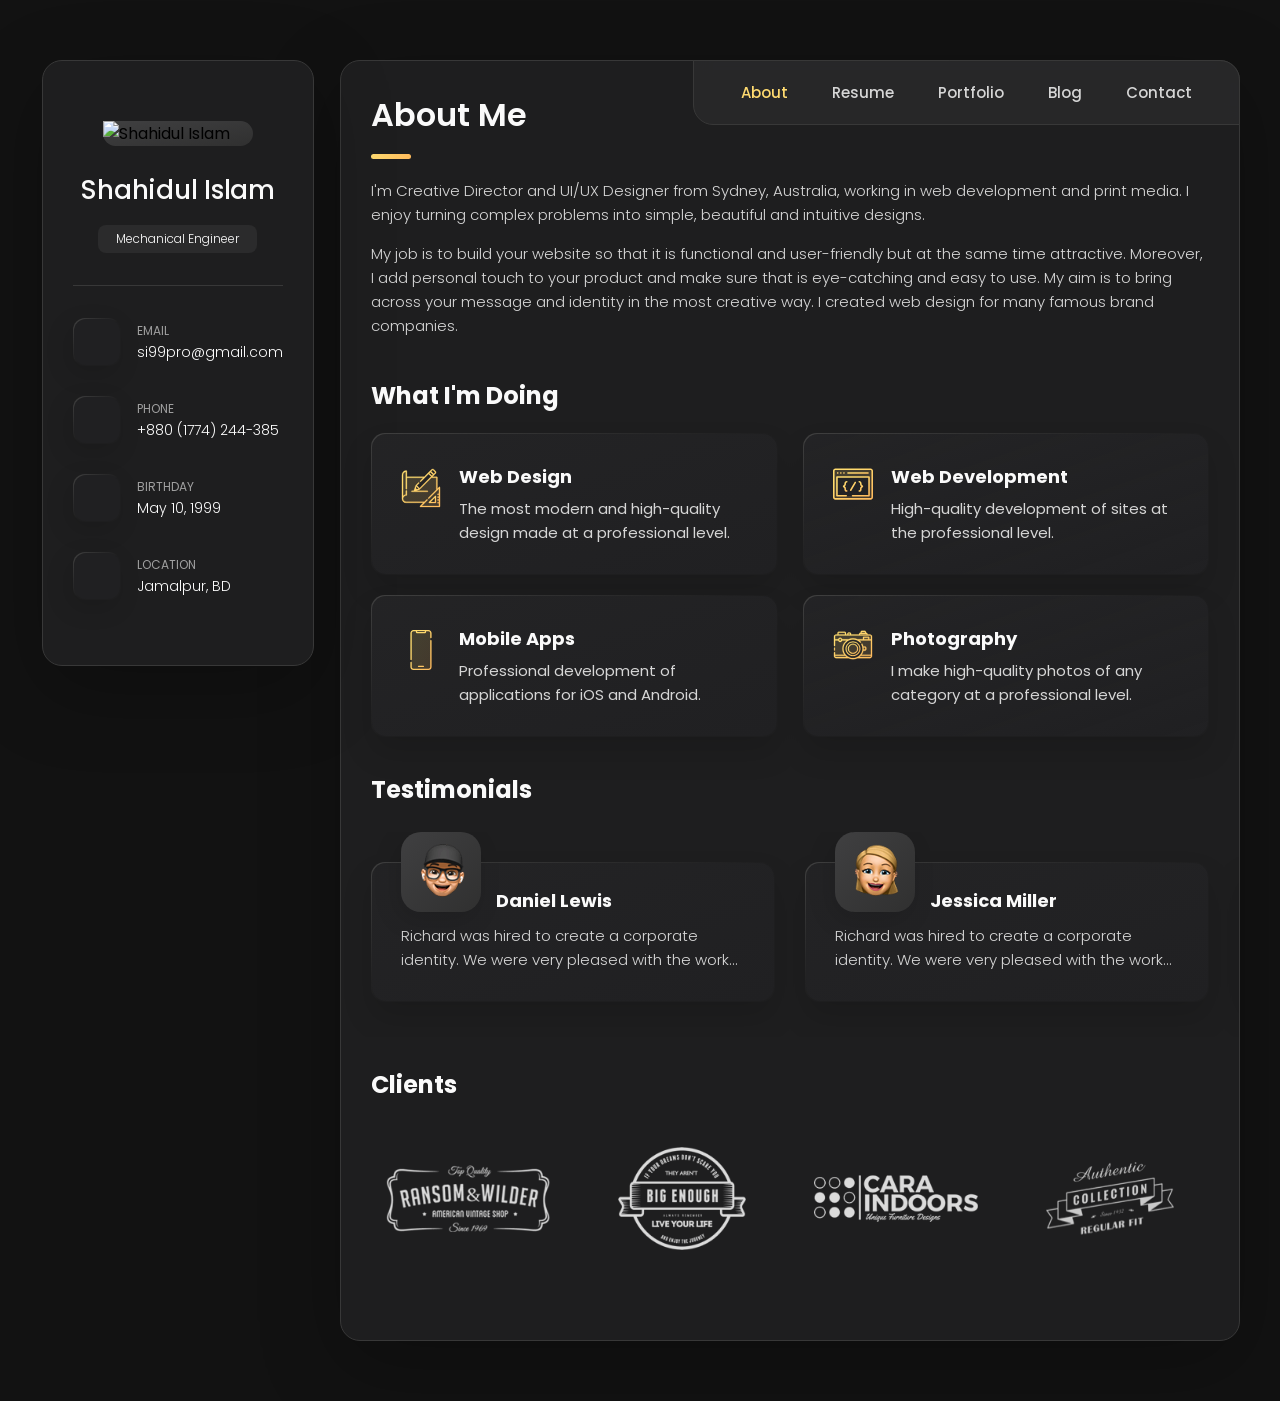
==== commit fdc8a907: "Update index.html" ====
--- a/index.html
+++ b/index.html
@@ -49,7 +49,7 @@
         <div class="info-content">
           <h1 class="name" title="Richard hanrick">Shahidul Islam</h1>
 
-          <p class="title">Web Developer</p>
+          <p class="title">Mechanical Engineer</p>
         </div>
 
         <button class="info_more-btn" data-sidebar-btn>
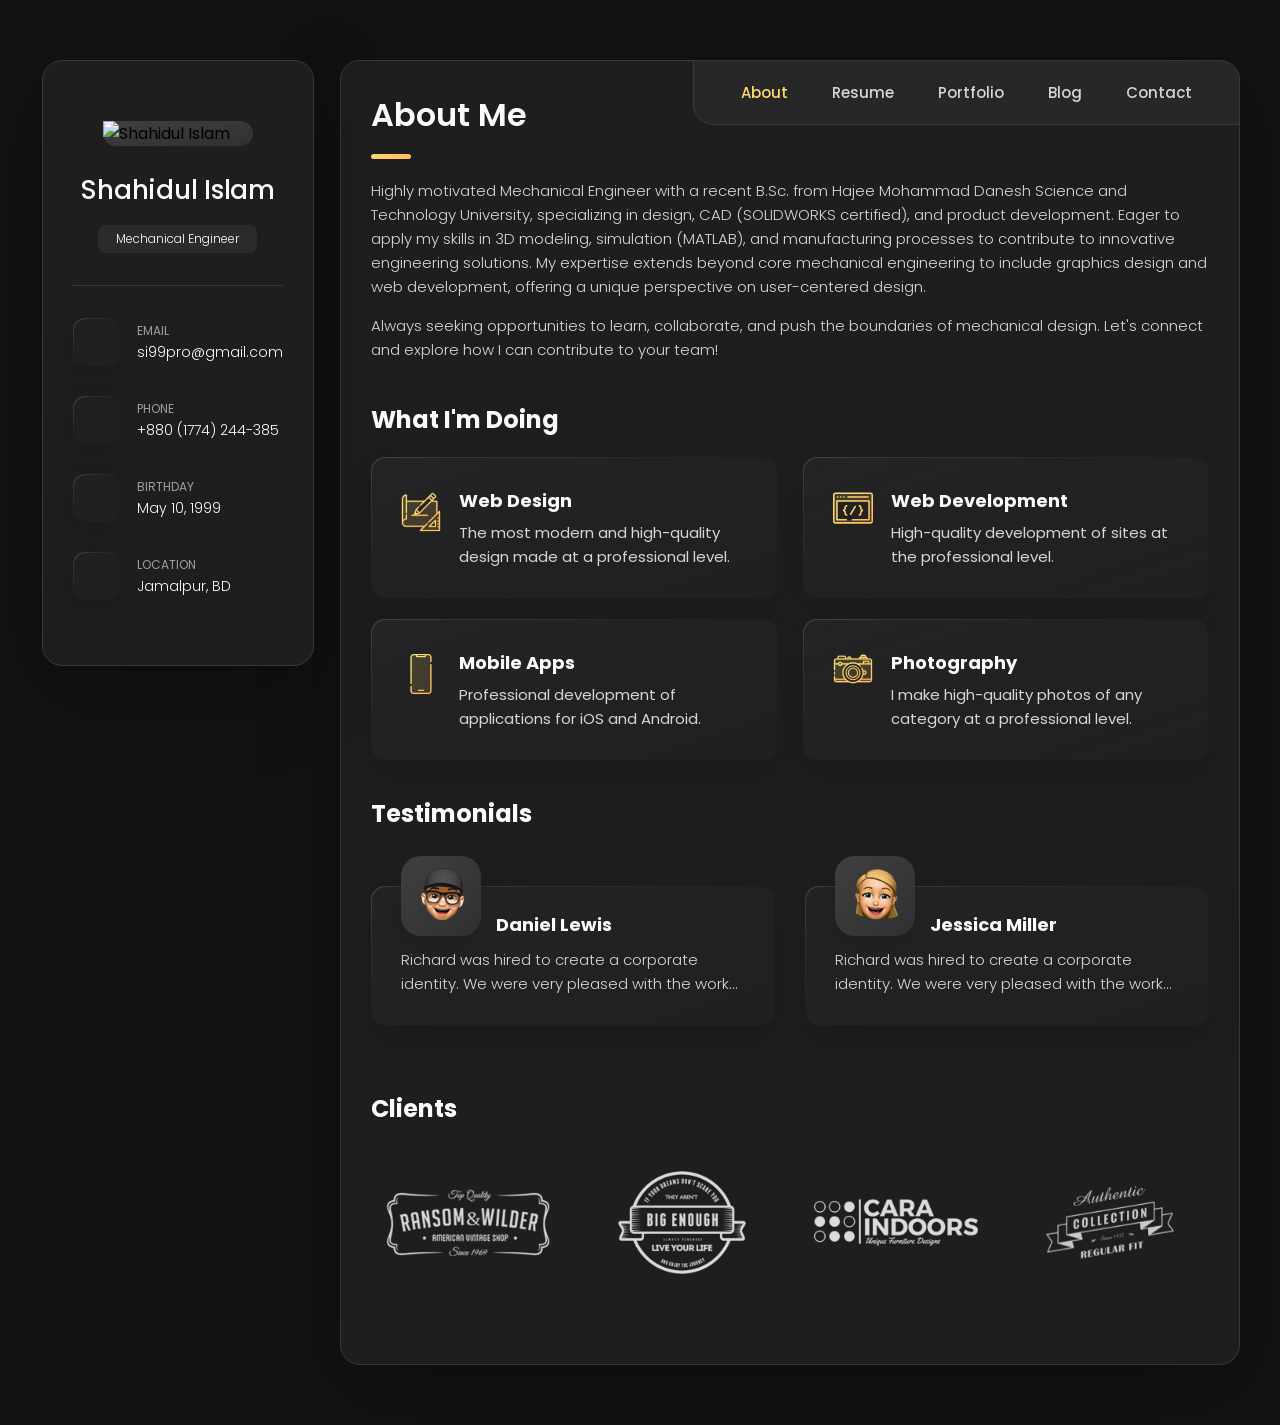
==== commit b904fdac: "Update index.html" ====
--- a/index.html
+++ b/index.html
@@ -210,17 +210,11 @@
 
         <section class="about-text">
           <p>
-            I'm Creative Director and UI/UX Designer from Sydney, Australia, working in web development and print media.
-            I enjoy
-            turning complex problems into simple, beautiful and intuitive designs.
+           Highly motivated Mechanical Engineer with a recent B.Sc. from Hajee Mohammad Danesh Science and Technology University, specializing in design, CAD (SOLIDWORKS certified), and product development. Eager to apply my skills in 3D modeling, simulation (MATLAB), and manufacturing processes to contribute to innovative engineering solutions. My expertise extends beyond core mechanical engineering to include graphics design and web development, offering a unique perspective on user-centered design.
           </p>
 
           <p>
-            My job is to build your website so that it is functional and user-friendly but at the same time attractive.
-            Moreover, I
-            add personal touch to your product and make sure that is eye-catching and easy to use. My aim is to bring
-            across your
-            message and identity in the most creative way. I created web design for many famous brand companies.
+  Always seeking opportunities to learn, collaborate, and push the boundaries of mechanical design. Let's connect and explore how I can contribute to your team!
           </p>
         </section>
 
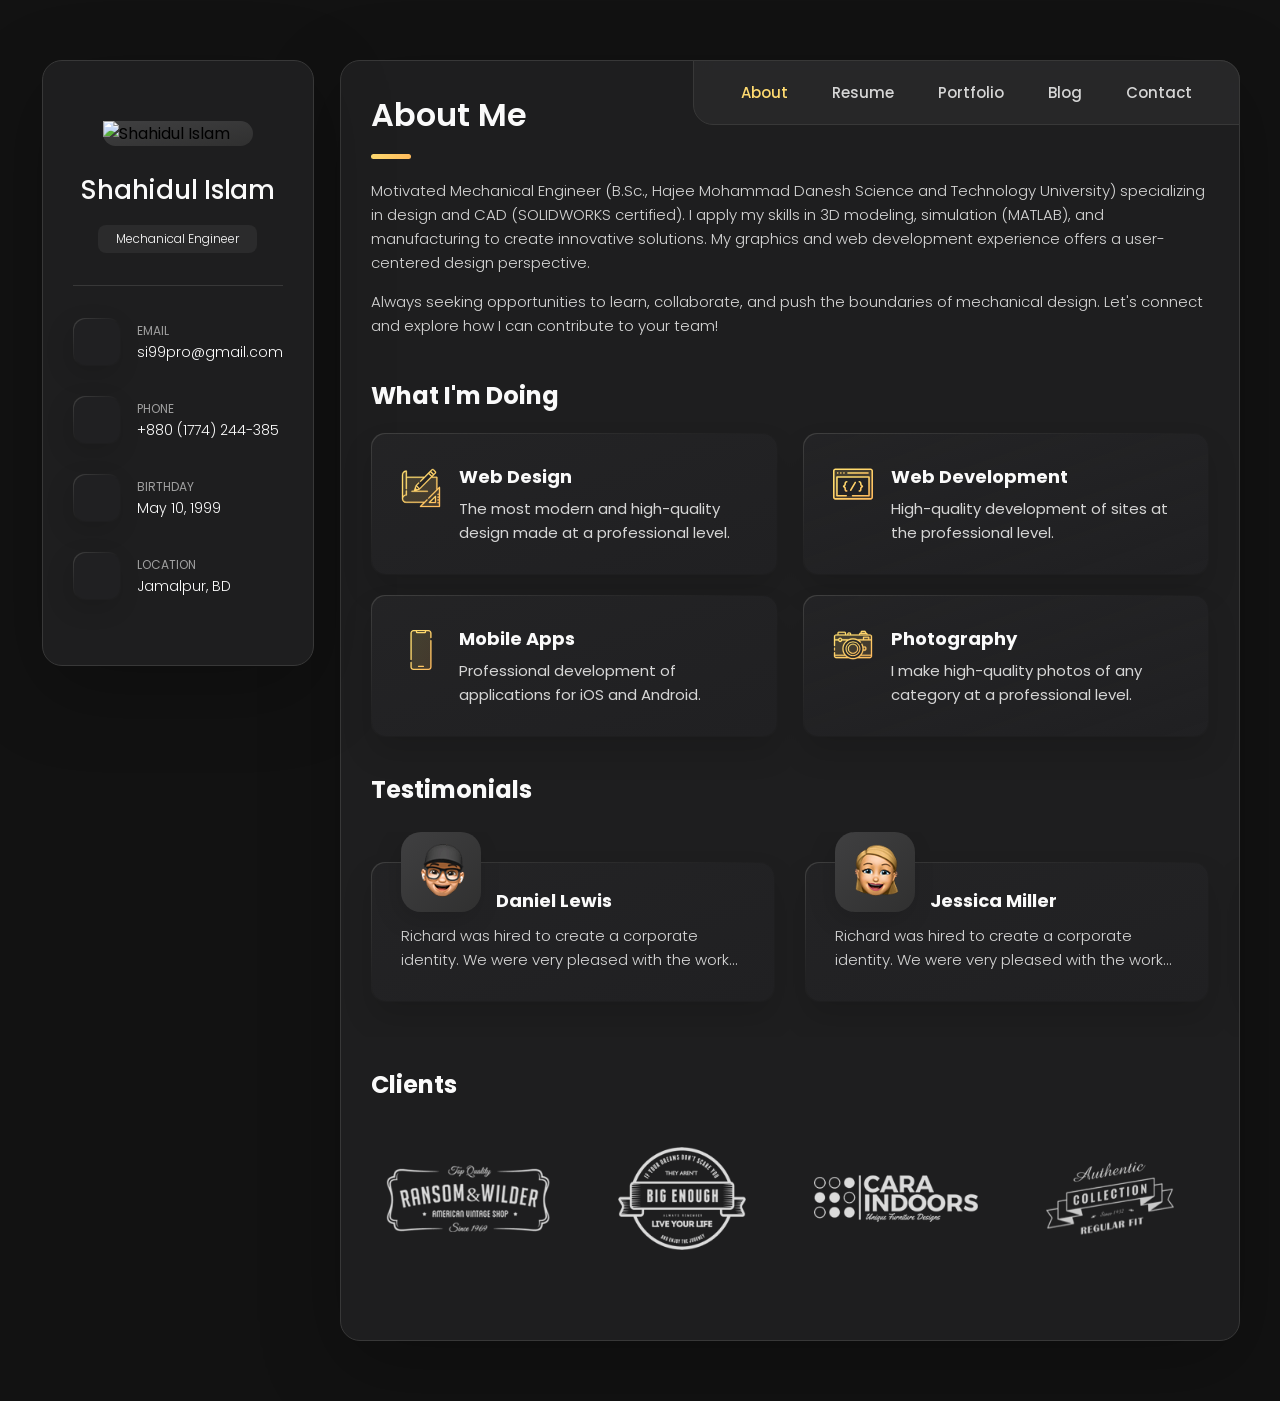
==== commit fcc1b0ec: "Update index.html" ====
--- a/index.html
+++ b/index.html
@@ -210,7 +210,7 @@
 
         <section class="about-text">
           <p>
-           Highly motivated Mechanical Engineer with a recent B.Sc. from Hajee Mohammad Danesh Science and Technology University, specializing in design, CAD (SOLIDWORKS certified), and product development. Eager to apply my skills in 3D modeling, simulation (MATLAB), and manufacturing processes to contribute to innovative engineering solutions. My expertise extends beyond core mechanical engineering to include graphics design and web development, offering a unique perspective on user-centered design.
+          Motivated Mechanical Engineer (B.Sc., Hajee Mohammad Danesh Science and Technology University) specializing in design and CAD (SOLIDWORKS certified). I apply my skills in 3D modeling, simulation (MATLAB), and manufacturing to create innovative solutions. My graphics and web development experience offers a user-centered design perspective.
           </p>
 
           <p>
@@ -527,41 +527,36 @@
 
             <li class="timeline-item">
 
-              <h4 class="h4 timeline-item-title">University school of the arts</h4>
-
-              <span>2007 — 2008</span>
+              <h4 class="h4 timeline-item-title">Hajee Mohammad Danesh Science and Technology University</h4>
+
+              <span>2018 — 2021</span>
 
               <p class="timeline-text">
-                Nemo enims ipsam voluptatem, blanditiis praesentium voluptum delenit atque corrupti, quos dolores et
-                quas molestias
-                exceptur.
+               Bachelor of Science (BSc) in Mechanical Engineering
               </p>
 
             </li>
 
             <li class="timeline-item">
 
-              <h4 class="h4 timeline-item-title">New york academy of art</h4>
-
-              <span>2006 — 2007</span>
+              <h4 class="h4 timeline-item-title">Jamuna Sar Karkhana Uchcha Madhyamic Bidhyalaya</h4>
+
+              <span>2015 — 2017</span>
 
               <p class="timeline-text">
-                Ratione voluptatem sequi nesciunt, facere quisquams facere menda ossimus, omnis voluptas assumenda est
-                omnis..
+                HSC - Science
               </p>
 
             </li>
 
             <li class="timeline-item">
 
-              <h4 class="h4 timeline-item-title">High school of art and design</h4>
-
-              <span>2002 — 2004</span>
+              <h4 class="h4 timeline-item-title">Boira Israil Ahmed High School</h4>
+
+              <span>2010 — 2015</span>
 
               <p class="timeline-text">
-                Duis aute irure dolor in reprehenderit in voluptate, quila voluptas mag odit aut fugit, sed consequuntur
-                magni dolores
-                eos.
+                SSC - Science
               </p>
 
             </li>
